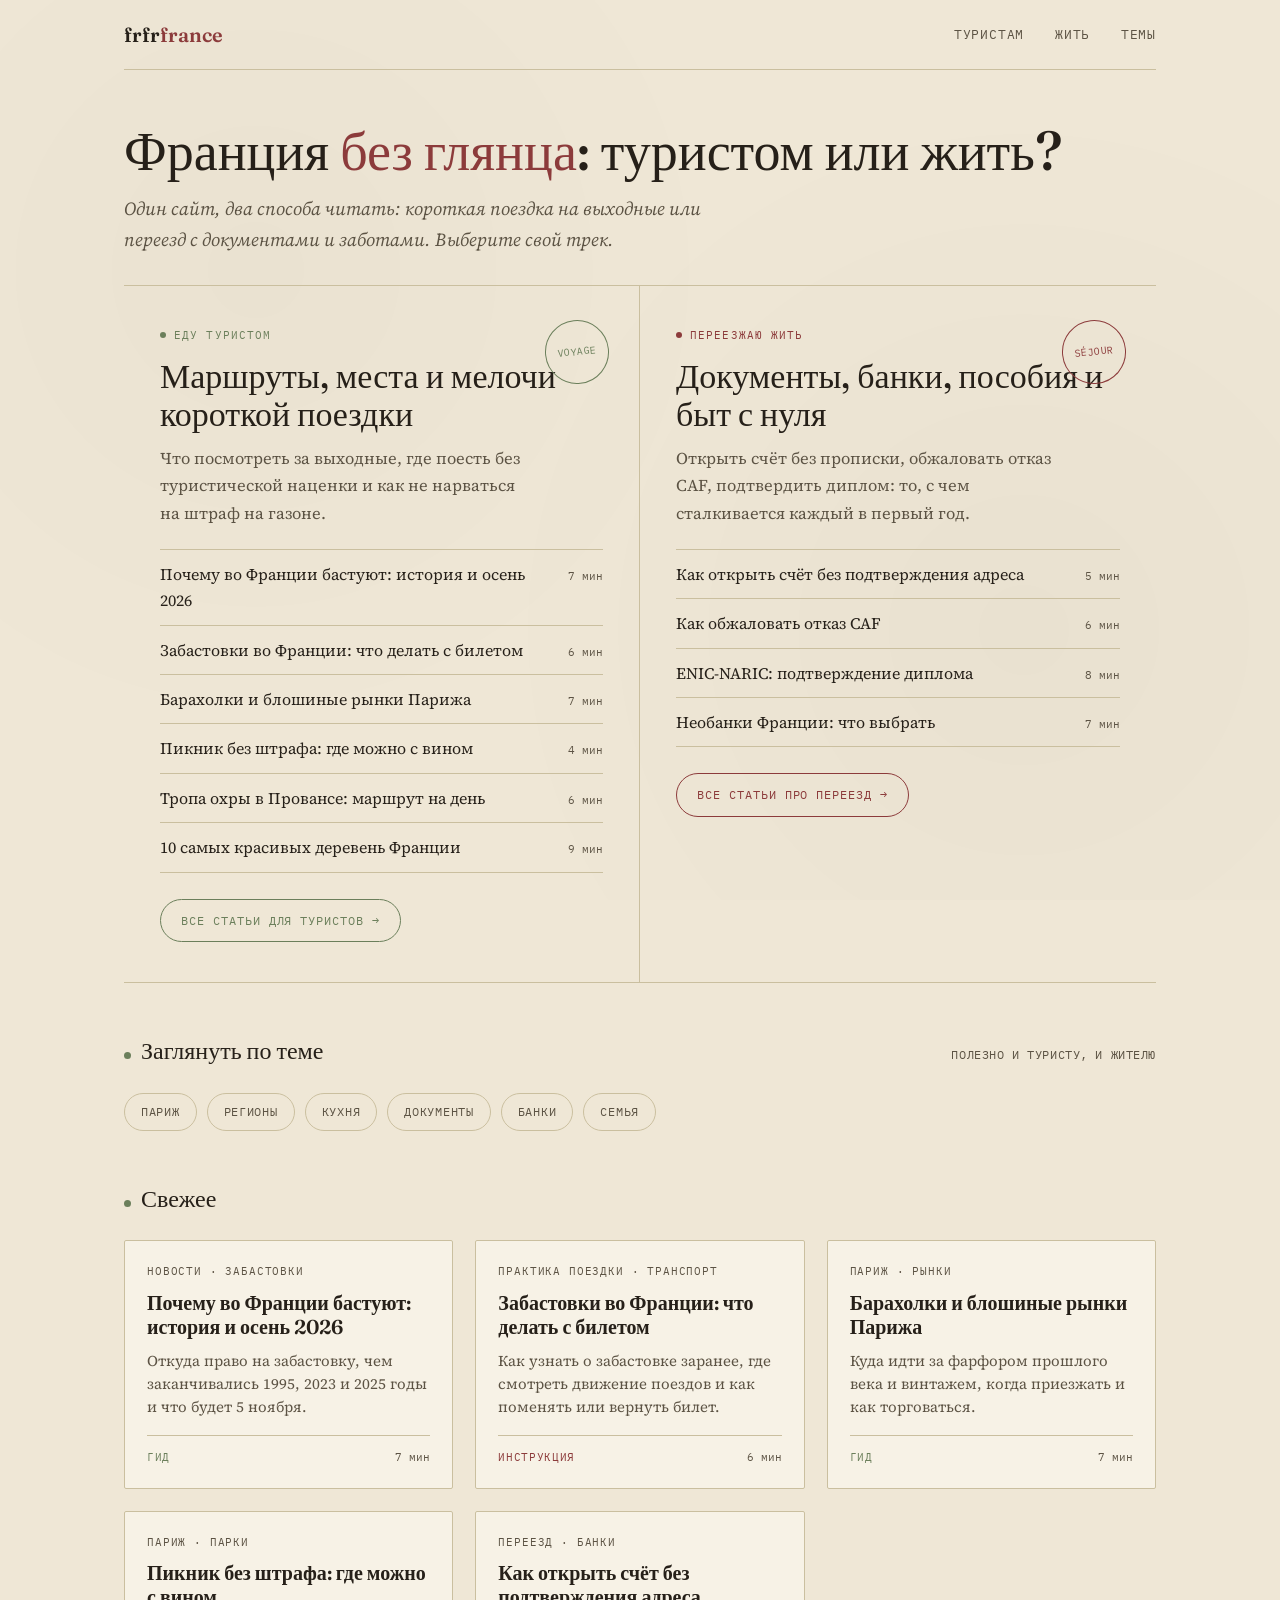
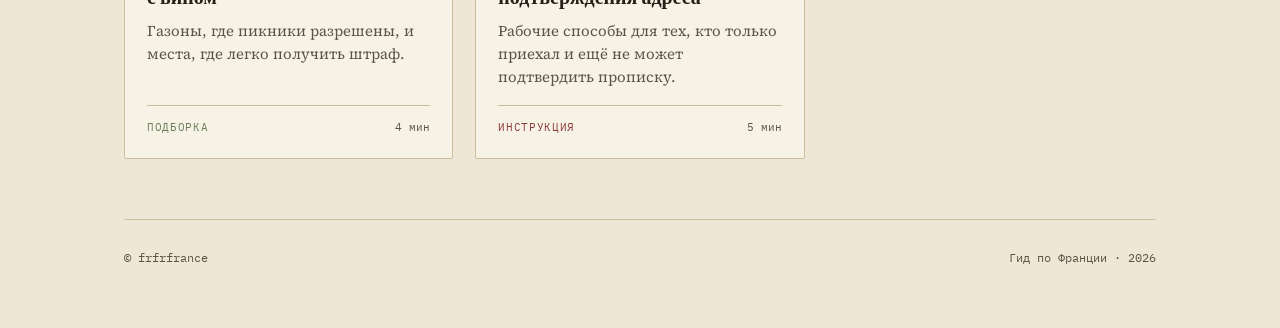
==== index.html @ f3fa7ed8 "Add files via upload" ====
<!DOCTYPE html>
<html lang="ru">
<head>
<meta charset="UTF-8">
<meta name="viewport" content="width=device-width, initial-scale=1.0">
<title>frfrfrance — гид по Франции для туристов и переезжающих</title>
<meta name="description" content="Рынки, парки, документы, банки и пособия: гид по Франции для туристов и для тех, кто переезжает жить.">
<link rel="canonical" href="https://frfrfrance.fr/">
<meta property="og:type" content="website">
<meta property="og:site_name" content="frfrfrance">
<meta property="og:title" content="frfrfrance — гид по Франции">
<meta property="og:description" content="Рынки, парки, документы, банки: Франция для туристов и для тех, кто переезжает.">
<meta property="og:url" content="https://frfrfrance.fr/">
<meta property="og:locale" content="ru_RU">
<meta name="twitter:card" content="summary">
<link rel="icon" href="data:image/svg+xml,%3Csvg xmlns='http://www.w3.org/2000/svg' viewBox='0 0 64 64'%3E%3Ccircle cx='32' cy='32' r='28' fill='none' stroke='%238c3b3b' stroke-width='4'/%3E%3Ctext x='32' y='40' font-size='22' text-anchor='middle' fill='%238c3b3b' font-family='monospace'%3EFR%3C/text%3E%3C/svg%3E">
<link rel="preconnect" href="https://fonts.googleapis.com">
<link rel="preconnect" href="https://fonts.gstatic.com" crossorigin>
<link href="https://fonts.googleapis.com/css2?family=Fraunces:opsz,wght@9..144,400;9..144,500;9..144,600&family=Source+Serif+4:opsz,wght@8..60,400;8..60,600&family=IBM+Plex+Mono:wght@400;500&display=swap" rel="stylesheet">
<link rel="stylesheet" href="style.css">
</head>
<body>
<div class="wrap">

  <header class="site">
    <nav class="site-nav" aria-label="Разделы">
      <a class="brand" href="index.html">frfr<span>france</span></a>
      <span class="links">
        <a href="turistam.html">Туристам</a>
        <a href="#live">Жить</a>
        <a href="#topics">Темы</a>
      </span>
    </nav>
  </header>

  <section class="intro">
    <h1>Франция <em>без глянца</em>: туристом или жить?</h1>
    <p class="dek">Один сайт, два способа читать: короткая поездка на выходные или переезд с документами и заботами. Выберите свой трек.</p>
  </section>

  <section class="tracks" aria-label="Два пути">
    <div class="track tourist" id="tourists">
      <div class="mark">Voyage</div>
      <div class="eyebrow"><span class="dot"></span>Еду туристом</div>
      <h2>Маршруты, места и мелочи короткой поездки</h2>
      <p class="lede-sm">Что посмотреть за выходные, где поесть без туристической наценки и как не нарваться на штраф на газоне.</p>
      <ul class="list">
        <li><a href="strikes-france-history.html">Почему во Франции бастуют: история и осень 2026</a><span class="time">7 мин</span></li>
        <li><a href="strikes-france.html">Забастовки во Франции: что делать с билетом</a><span class="time">6 мин</span></li>
        <li><a href="paris-marches-puces.html">Барахолки и блошиные рынки Парижа</a><span class="time">7 мин</span></li>
        <li><a href="#">Пикник без штрафа: где можно с вином</a><span class="time">4 мин</span></li>
        <li><a href="#">Тропа охры в Провансе: маршрут на день</a><span class="time">6 мин</span></li>
        <li><a href="#">10 самых красивых деревень Франции</a><span class="time">9 мин</span></li>
      </ul>
      <a class="enter" href="turistam.html">Все статьи для туристов →</a>
    </div>

    <div class="track expat" id="live">
      <div class="mark">Séjour</div>
      <div class="eyebrow"><span class="dot"></span>Переезжаю жить</div>
      <h2>Документы, банки, пособия и быт с нуля</h2>
      <p class="lede-sm">Открыть счёт без прописки, обжаловать отказ CAF, подтвердить диплом: то, с чем сталкивается каждый в первый год.</p>
      <ul class="list">
        <li><a href="#">Как открыть счёт без подтверждения адреса</a><span class="time">5 мин</span></li>
        <li><a href="#">Как обжаловать отказ CAF</a><span class="time">6 мин</span></li>
        <li><a href="#">ENIC-NARIC: подтверждение диплома</a><span class="time">8 мин</span></li>
        <li><a href="#">Необанки Франции: что выбрать</a><span class="time">7 мин</span></li>
      </ul>
      <a class="enter" href="#">Все статьи про переезд →</a>
    </div>
  </section>

  <main class="shared">
    <div class="section-head" id="topics">
      <h2><i></i>Заглянуть по теме</h2>
      <span class="note">Полезно и туристу, и жителю</span>
    </div>
    <nav class="topics" aria-label="Темы">
      <a href="#">Париж</a><a href="#">Регионы</a><a href="#">Кухня</a>
      <a href="#">Документы</a><a href="#">Банки</a><a href="#">Семья</a>
    </nav>

    <div class="section-head">
      <h2><i></i>Свежее</h2>
    </div>
    <div class="grid">
      <a class="card" href="strikes-france-history.html">
        <div class="tag">Новости · Забастовки</div>
        <h3>Почему во Франции бастуют: история и осень 2026</h3>
        <p>Откуда право на забастовку, чем заканчивались 1995, 2023 и 2025 годы и что будет 5 ноября.</p>
        <div class="foot"><span class="badge">Гид</span><span>7 мин</span></div>
      </a>
      <a class="card" href="strikes-france.html">
        <div class="tag">Практика поездки · Транспорт</div>
        <h3>Забастовки во Франции: что делать с билетом</h3>
        <p>Как узнать о забастовке заранее, где смотреть движение поездов и как поменять или вернуть билет.</p>
        <div class="foot"><span class="badge howto">Инструкция</span><span>6 мин</span></div>
      </a>
      <a class="card" href="paris-marches-puces.html">
        <div class="tag">Париж · Рынки</div>
        <h3>Барахолки и блошиные рынки Парижа</h3>
        <p>Куда идти за фарфором прошлого века и винтажем, когда приезжать и как торговаться.</p>
        <div class="foot"><span class="badge">Гид</span><span>7 мин</span></div>
      </a>
      <a class="card" href="#">
        <div class="tag">Париж · Парки</div>
        <h3>Пикник без штрафа: где можно с вином</h3>
        <p>Газоны, где пикники разрешены, и места, где легко получить штраф.</p>
        <div class="foot"><span class="badge">Подборка</span><span>4 мин</span></div>
      </a>
      <a class="card" href="#">
        <div class="tag">Переезд · Банки</div>
        <h3>Как открыть счёт без подтверждения адреса</h3>
        <p>Рабочие способы для тех, кто только приехал и ещё не может подтвердить прописку.</p>
        <div class="foot"><span class="badge howto">Инструкция</span><span>5 мин</span></div>
      </a>
    </div>
  </main>

  <footer class="site">
    <span>© frfrfrance</span>
    <span>Гид по Франции · 2026</span>
  </footer>
</div>
</body>
</html>
---- style.css ----
/* frfrfrance — дневник путешественника: бумага, штампы, моно-заметки */
:root{
  --paper:#efe7d6; --paper-deep:#e4d9c0; --card:#f7f2e6;
  --ink:#262019; --ink-soft:#5c5344; --line:#cabf9f;
  --route:#6b7f5b;   /* туристы */
  --stamp:#8c3b3b;   /* жить */
}
*{box-sizing:border-box;}
html{scroll-behavior:smooth;}
body{margin:0; background:var(--paper); color:var(--ink); font-family:'Source Serif 4',Georgia,serif; font-size:18px; line-height:1.65;}
body::before{content:""; position:fixed; inset:0; pointer-events:none; z-index:0;
  background-image:radial-gradient(circle at 20% 30%,rgba(0,0,0,.02) 0,transparent 40%),radial-gradient(circle at 80% 70%,rgba(0,0,0,.025) 0,transparent 45%);}
a{color:inherit; text-decoration:none;}
a:focus-visible{outline:2px solid var(--stamp); outline-offset:3px;}
.wrap{max-width:1080px; margin:0 auto; padding:0 24px; position:relative; z-index:1;}

/* шапка */
header.site{border-bottom:1px solid var(--line); padding:18px 0;}
.site-nav{display:flex; justify-content:space-between; align-items:center; font-family:'IBM Plex Mono',monospace; font-size:13px; letter-spacing:.06em; text-transform:uppercase; color:var(--ink-soft);}
.brand{font-family:'Fraunces',serif; font-size:20px; text-transform:none; letter-spacing:0; color:var(--ink); font-weight:600;}
.brand span{color:var(--stamp);}
.site-nav .links a{margin-left:22px;}
.site-nav .links a:hover{color:var(--stamp);}

/* главная: вступление */
.intro{padding:52px 0 30px; border-bottom:1px solid var(--line);}
.intro h1{font-family:'Fraunces',serif; font-weight:500; font-size:clamp(32px,5vw,54px); line-height:1.08; margin:0 0 14px;}
.intro h1 em{font-style:normal; color:var(--stamp);}
.dek{font-style:italic; color:var(--ink-soft); font-size:18.5px; max-width:60ch; margin:0;}

/* два трека */
.tracks{display:grid; grid-template-columns:1fr 1fr; border-bottom:1px solid var(--line);}
.track{padding:40px 36px; position:relative;}
.track:first-child{border-right:1px solid var(--line);}
.eyebrow{font-family:'IBM Plex Mono',monospace; font-size:11px; text-transform:uppercase; letter-spacing:.1em; margin-bottom:14px; display:flex; align-items:center; gap:8px;}
.eyebrow .dot{width:6px; height:6px; border-radius:50%; background:currentColor;}
.tourist .eyebrow,.tourist .enter{color:var(--route);}
.expat .eyebrow,.expat .enter{color:var(--stamp);}
.track h2{font-family:'Fraunces',serif; font-weight:500; font-size:clamp(26px,3vw,34px); margin:0 0 12px; line-height:1.1; max-width:15em;}
.lede-sm{color:var(--ink-soft); font-size:16.5px; max-width:42ch; margin:0 0 22px;}
.list{list-style:none; margin:0 0 26px; padding:0;}
.list li{padding:11px 0; border-top:1px solid var(--line); display:flex; justify-content:space-between; align-items:baseline; font-size:16px;}
.list li:last-child{border-bottom:1px solid var(--line);}
.tourist .list a:hover{color:var(--route);} .expat .list a:hover{color:var(--stamp);}
.time{font-family:'IBM Plex Mono',monospace; font-size:11px; color:var(--ink-soft); flex:none; margin-left:14px;}
.enter{display:inline-flex; font-family:'IBM Plex Mono',monospace; font-size:12px; text-transform:uppercase; letter-spacing:.08em; padding:11px 20px; border:1px solid currentColor; border-radius:999px;}
.enter:hover{background:currentColor;} .enter:hover{color:var(--paper);}
.tourist .enter:hover{background:var(--route);color:var(--paper);} .expat .enter:hover{background:var(--stamp);color:var(--paper);}
.mark{position:absolute; top:34px; right:30px; width:64px; height:64px; border:1.5px solid currentColor; border-radius:50%; display:flex; align-items:center; justify-content:center; font-family:'IBM Plex Mono',monospace; font-size:10px; letter-spacing:.05em; text-transform:uppercase; transform:rotate(-6deg);}
.tourist .mark{color:var(--route);} .expat .mark{color:var(--stamp);}

/* секции, карточки */
main.shared{padding:48px 0 40px;}
.section-head{display:flex; align-items:baseline; justify-content:space-between; margin:0 0 22px; gap:12px; flex-wrap:wrap;}
.section-head h2{font-family:'Fraunces',serif; font-weight:500; font-size:24px; margin:0; display:flex; align-items:baseline; gap:10px;}
.section-head h2 i{width:7px; height:7px; border-radius:50%; background:var(--route); display:inline-block;}
.note{font-family:'IBM Plex Mono',monospace; font-size:11.5px; color:var(--ink-soft); text-transform:uppercase; letter-spacing:.05em;}
.topics{display:flex; flex-wrap:wrap; gap:10px; margin-bottom:48px;}
.topics a{font-family:'IBM Plex Mono',monospace; font-size:12px; text-transform:uppercase; letter-spacing:.06em; color:var(--ink-soft); border:1px solid var(--line); padding:8px 16px; border-radius:999px;}
.topics a:hover{border-color:var(--route); color:var(--route);}
.grid{display:grid; grid-template-columns:repeat(3,1fr); gap:22px; margin-bottom:20px;}
.card{background:var(--card); border:1px solid var(--line); border-radius:2px; padding:22px; display:flex; flex-direction:column; transition:transform .15s, box-shadow .15s;}
.card:hover{transform:translateY(-3px); box-shadow:0 8px 20px rgba(38,32,25,.08);}
.tag{font-family:'IBM Plex Mono',monospace; font-size:10.5px; text-transform:uppercase; letter-spacing:.08em; color:var(--ink-soft); margin-bottom:10px;}
.card h3{font-family:'Fraunces',serif; font-weight:600; font-size:20px; margin:0 0 10px; line-height:1.2;}
.card p{margin:0; color:var(--ink-soft); font-size:15px; line-height:1.55; flex-grow:1;}
.foot{margin-top:16px; padding-top:12px; border-top:1px solid var(--line); font-family:'IBM Plex Mono',monospace; font-size:11px; color:var(--ink-soft); display:flex; justify-content:space-between;}
.badge{text-transform:uppercase; letter-spacing:.06em; color:var(--route);}
.badge.howto{color:var(--stamp);}

/* статья */
.crumbs{padding:16px 0 0; font-family:'IBM Plex Mono',monospace; font-size:12px; text-transform:uppercase; letter-spacing:.06em; color:var(--ink-soft);}
.crumbs a:hover{color:var(--stamp);} .crumbs span{margin:0 6px; color:var(--line);}
.hero{display:grid; grid-template-columns:1fr 220px; gap:40px; padding:40px 0; border-bottom:1px solid var(--line); align-items:end;}
.hero h1{font-family:'Fraunces',serif; font-weight:500; font-size:clamp(34px,5vw,58px); line-height:1.05; margin:0 0 18px;}
.stamp{width:150px; height:150px; border:2px solid var(--stamp); border-radius:50%; display:flex; flex-direction:column; align-items:center; justify-content:center; transform:rotate(-8deg); font-family:'IBM Plex Mono',monospace; color:var(--stamp); position:relative; justify-self:end;}
.stamp::before{content:""; position:absolute; inset:6px; border:1px dashed var(--stamp); border-radius:50%;}
.stamp b{font-size:34px; font-weight:500; line-height:1;}
.stamp small{font-size:9px; letter-spacing:.12em; text-transform:uppercase; margin-top:4px;}
.stamp em{font-style:normal; font-size:8px; letter-spacing:.08em; margin-top:6px; text-transform:uppercase;}
main.article{display:grid; grid-template-columns:220px 1fr; gap:48px; padding:44px 0 80px;}
.carnet{position:sticky; top:24px; align-self:start; font-family:'IBM Plex Mono',monospace; font-size:12.5px; color:var(--ink-soft);}
.carnet .field{padding:12px 0; border-top:1px solid var(--line);} .carnet .field:first-child{border-top:none;}
.carnet .k{text-transform:uppercase; letter-spacing:.08em; color:var(--stamp); font-size:10.5px; margin-bottom:4px;}
.carnet .v{color:var(--ink); line-height:1.5;}
article h2{font-family:'Fraunces',serif; font-weight:500; font-size:28px; margin:44px 0 6px; display:flex; align-items:baseline; gap:12px;}
article h2 i{width:7px; height:7px; border-radius:50%; background:var(--route); flex:none;}
article p{margin:0 0 18px; max-width:68ch;}
article .lede{font-size:20px; color:var(--ink-soft); max-width:60ch;}
.market{background:var(--card); border:1px solid var(--line); border-radius:2px; padding:22px 24px; margin:18px 0 30px; max-width:68ch;}
.market .name{font-family:'Fraunces',serif; font-weight:600; font-size:20px; margin-bottom:6px;}
.market .meta{font-family:'IBM Plex Mono',monospace; font-size:12px; color:var(--route); text-transform:uppercase; letter-spacing:.05em; margin-bottom:10px;}
.market p{margin:0;}
.tip{border-left:3px solid var(--route); padding:2px 0 2px 18px; margin:24px 0; max-width:64ch; font-size:16.5px; color:var(--ink-soft);}
.tip strong{color:var(--ink);}
.back{display:inline-block; margin-top:12px; font-family:'IBM Plex Mono',monospace; font-size:12px; text-transform:uppercase; letter-spacing:.08em; color:var(--stamp); border:1px solid currentColor; padding:10px 18px; border-radius:999px;}

/* страница раздела */
.cat-hero{padding:40px 0 32px; border-bottom:1px solid var(--line); position:relative;}
.cat-hero .eyebrow{color:var(--route);}
.cat-hero h1{font-family:'Fraunces',serif; font-weight:500; font-size:clamp(32px,5vw,52px); line-height:1.08; margin:0 0 14px; max-width:16em;}
.cat-hero h1 em{font-style:normal; color:var(--route);}
.cat-hero .mark{color:var(--route); top:40px; right:0;}
.cat-hero .count{margin-top:18px;}
.cat-jump{display:flex; flex-wrap:wrap; gap:10px; padding:26px 0; border-bottom:1px solid var(--line);}
.cat-jump a{font-family:'IBM Plex Mono',monospace; font-size:12px; text-transform:uppercase; letter-spacing:.06em; color:var(--ink-soft); border:1px solid var(--line); padding:8px 16px; border-radius:999px;}
.cat-jump a:hover{border-color:var(--route); color:var(--route);}
main.cat{padding:44px 0 40px;}
.cat-block{margin-bottom:48px; scroll-margin-top:20px;}
.cat-block .lede-sm{margin:-10px 0 22px;}
.soon{list-style:none; margin:0; padding:0; max-width:680px;}
.soon li{padding:11px 0; border-top:1px solid var(--line); display:flex; justify-content:space-between; align-items:baseline; font-size:16px; color:var(--ink-soft);}
.soon li:last-child{border-bottom:1px solid var(--line);}
.soon .time{text-transform:uppercase; letter-spacing:.06em;}
.cat-block .grid + .soon{margin-top:6px;}

footer.site{border-top:1px solid var(--line); padding:28px 0 60px; font-family:'IBM Plex Mono',monospace; font-size:12px; color:var(--ink-soft); display:flex; justify-content:space-between; gap:12px; flex-wrap:wrap;}

@media (max-width:900px){.grid{grid-template-columns:1fr 1fr;}}
@media (max-width:820px){
  .tracks{grid-template-columns:1fr;}
  .track:first-child{border-right:none; border-bottom:1px solid var(--line);}
  .mark{display:none;}
  .hero{grid-template-columns:1fr;} .stamp{justify-self:start;}
  main.article{grid-template-columns:1fr;}
  .carnet{position:static; display:flex; flex-wrap:wrap; gap:0 32px;}
  .carnet .field{border-top:none; border-bottom:1px solid var(--line); flex:1 1 160px;}
}
@media (max-width:600px){.grid{grid-template-columns:1fr;} .track{padding:32px 22px;}}
@media (prefers-reduced-motion:reduce){.card{transition:none;} html{scroll-behavior:auto;}}
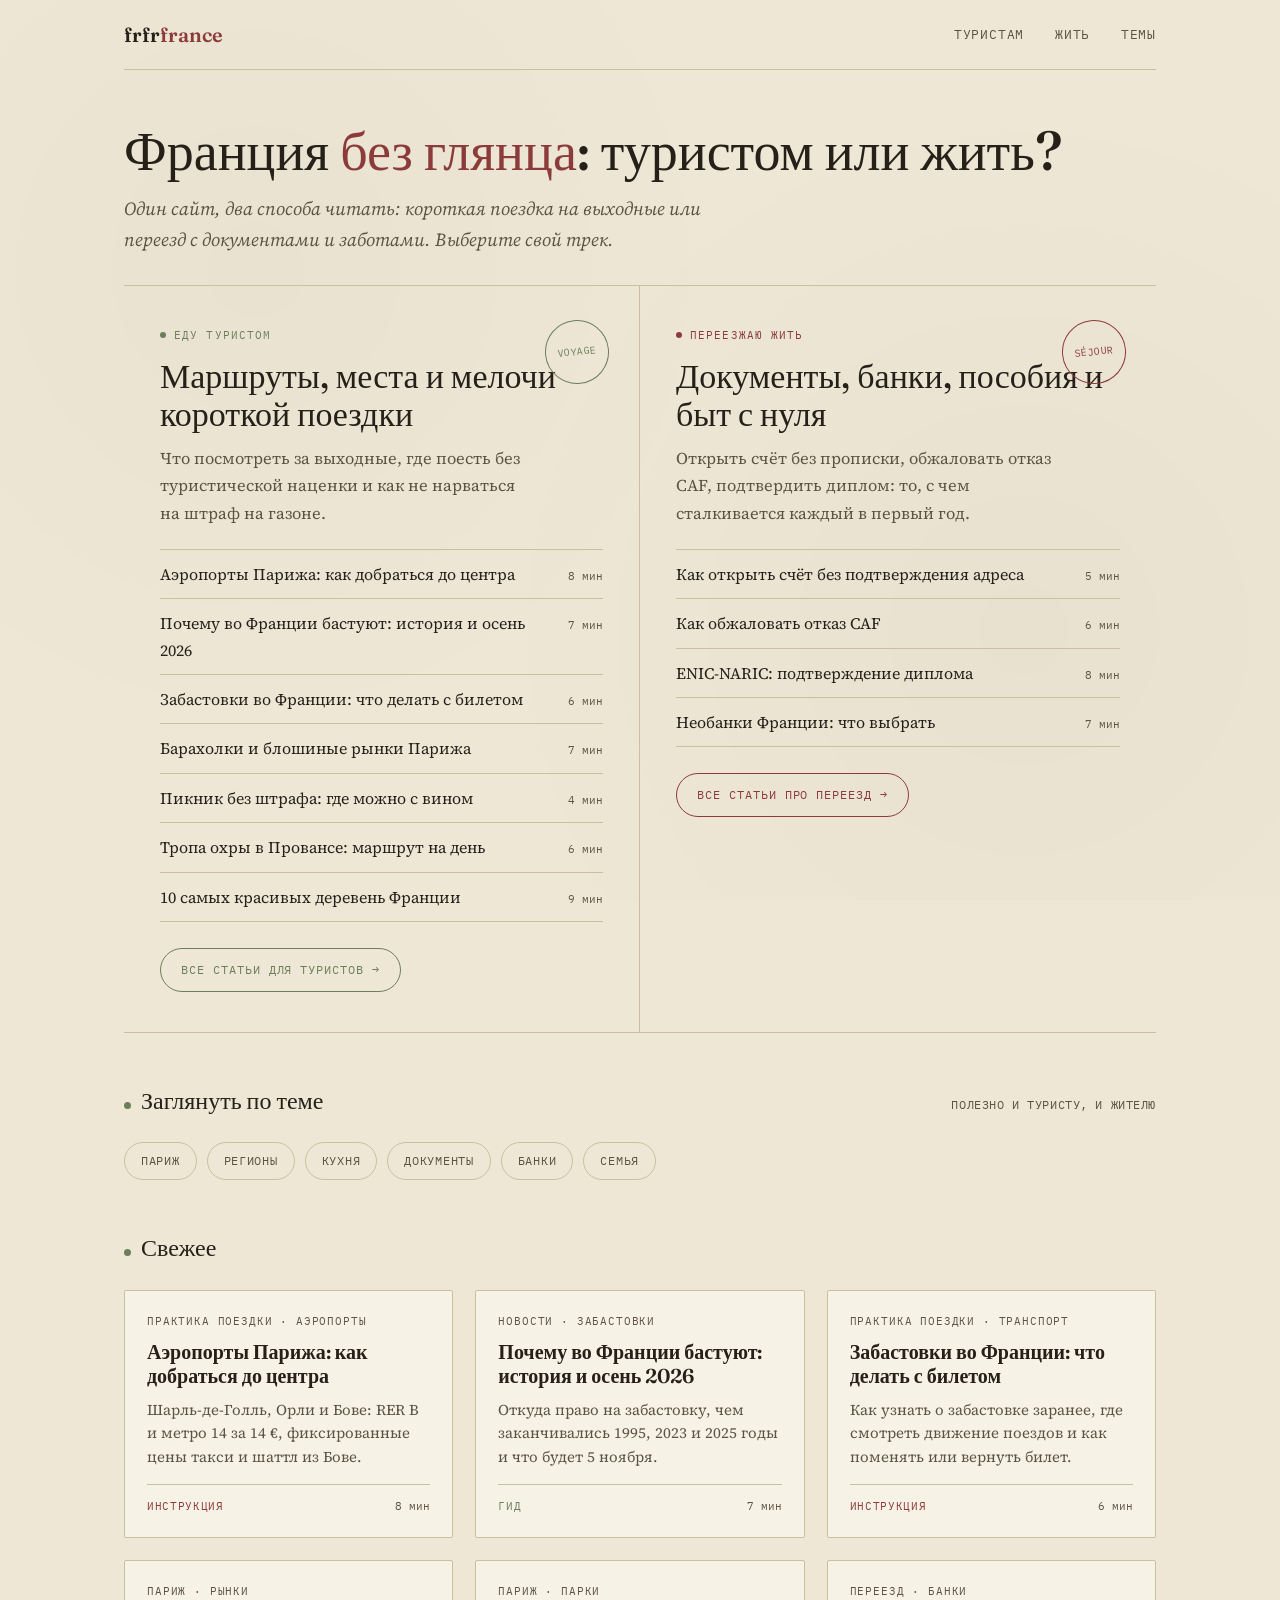
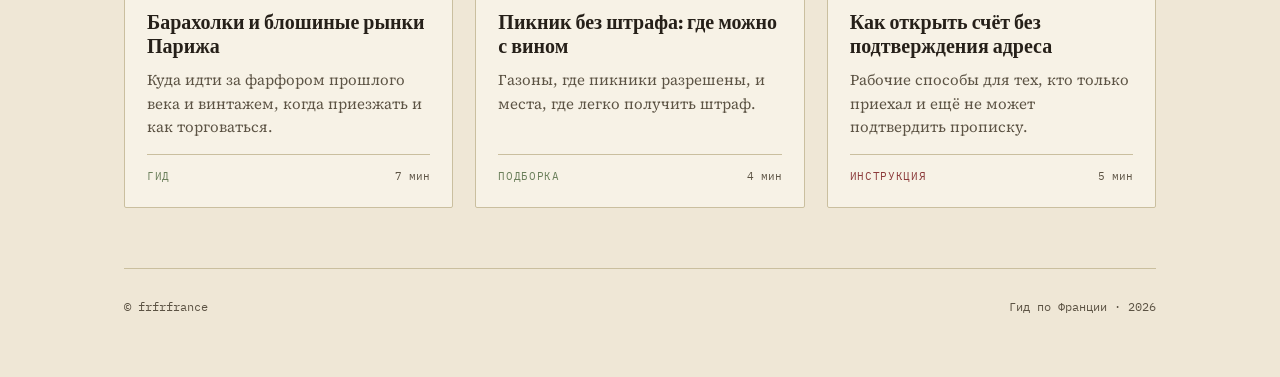
==== commit 82ce7eb4: "Add files via upload" ====
--- a/index.html
+++ b/index.html
@@ -38,6 +38,7 @@
     <p class="dek">Один сайт, два способа читать: короткая поездка на выходные или переезд с документами и заботами. Выберите свой трек.</p>
   </section>
 
+  <div id="guests"></div>
   <section class="tracks" aria-label="Два пути">
     <div class="track tourist" id="tourists">
       <div class="mark">Voyage</div>
@@ -45,6 +46,7 @@
       <h2>Маршруты, места и мелочи короткой поездки</h2>
       <p class="lede-sm">Что посмотреть за выходные, где поесть без туристической наценки и как не нарваться на штраф на газоне.</p>
       <ul class="list">
+        <li><a href="aeroports-paris.html">Аэропорты Парижа: как добраться до центра</a><span class="time">8 мин</span></li>
         <li><a href="strikes-france-history.html">Почему во Франции бастуют: история и осень 2026</a><span class="time">7 мин</span></li>
         <li><a href="strikes-france.html">Забастовки во Франции: что делать с билетом</a><span class="time">6 мин</span></li>
         <li><a href="paris-marches-puces.html">Барахолки и блошиные рынки Парижа</a><span class="time">7 мин</span></li>
@@ -84,6 +86,12 @@
       <h2><i></i>Свежее</h2>
     </div>
     <div class="grid">
+      <a class="card" href="aeroports-paris.html">
+        <div class="tag">Практика поездки · Аэропорты</div>
+        <h3>Аэропорты Парижа: как добраться до центра</h3>
+        <p>Шарль-де-Голль, Орли и Бове: RER B и метро 14 за 14 €, фиксированные цены такси и шаттл из Бове.</p>
+        <div class="foot"><span class="badge howto">Инструкция</span><span>8 мин</span></div>
+      </a>
       <a class="card" href="strikes-france-history.html">
         <div class="tag">Новости · Забастовки</div>
         <h3>Почему во Франции бастуют: история и осень 2026</h3>
--- a/style.css
+++ b/style.css
@@ -86,6 +86,8 @@
 article h2{font-family:'Fraunces',serif; font-weight:500; font-size:28px; margin:44px 0 6px; display:flex; align-items:baseline; gap:12px;}
 article h2 i{width:7px; height:7px; border-radius:50%; background:var(--route); flex:none;}
 article p{margin:0 0 18px; max-width:68ch;}
+article p a{text-decoration:underline; text-decoration-color:var(--line); text-underline-offset:3px;}
+article p a:hover{color:var(--stamp); text-decoration-color:currentColor;}
 article .lede{font-size:20px; color:var(--ink-soft); max-width:60ch;}
 .market{background:var(--card); border:1px solid var(--line); border-radius:2px; padding:22px 24px; margin:18px 0 30px; max-width:68ch;}
 .market .name{font-family:'Fraunces',serif; font-weight:600; font-size:20px; margin-bottom:6px;}
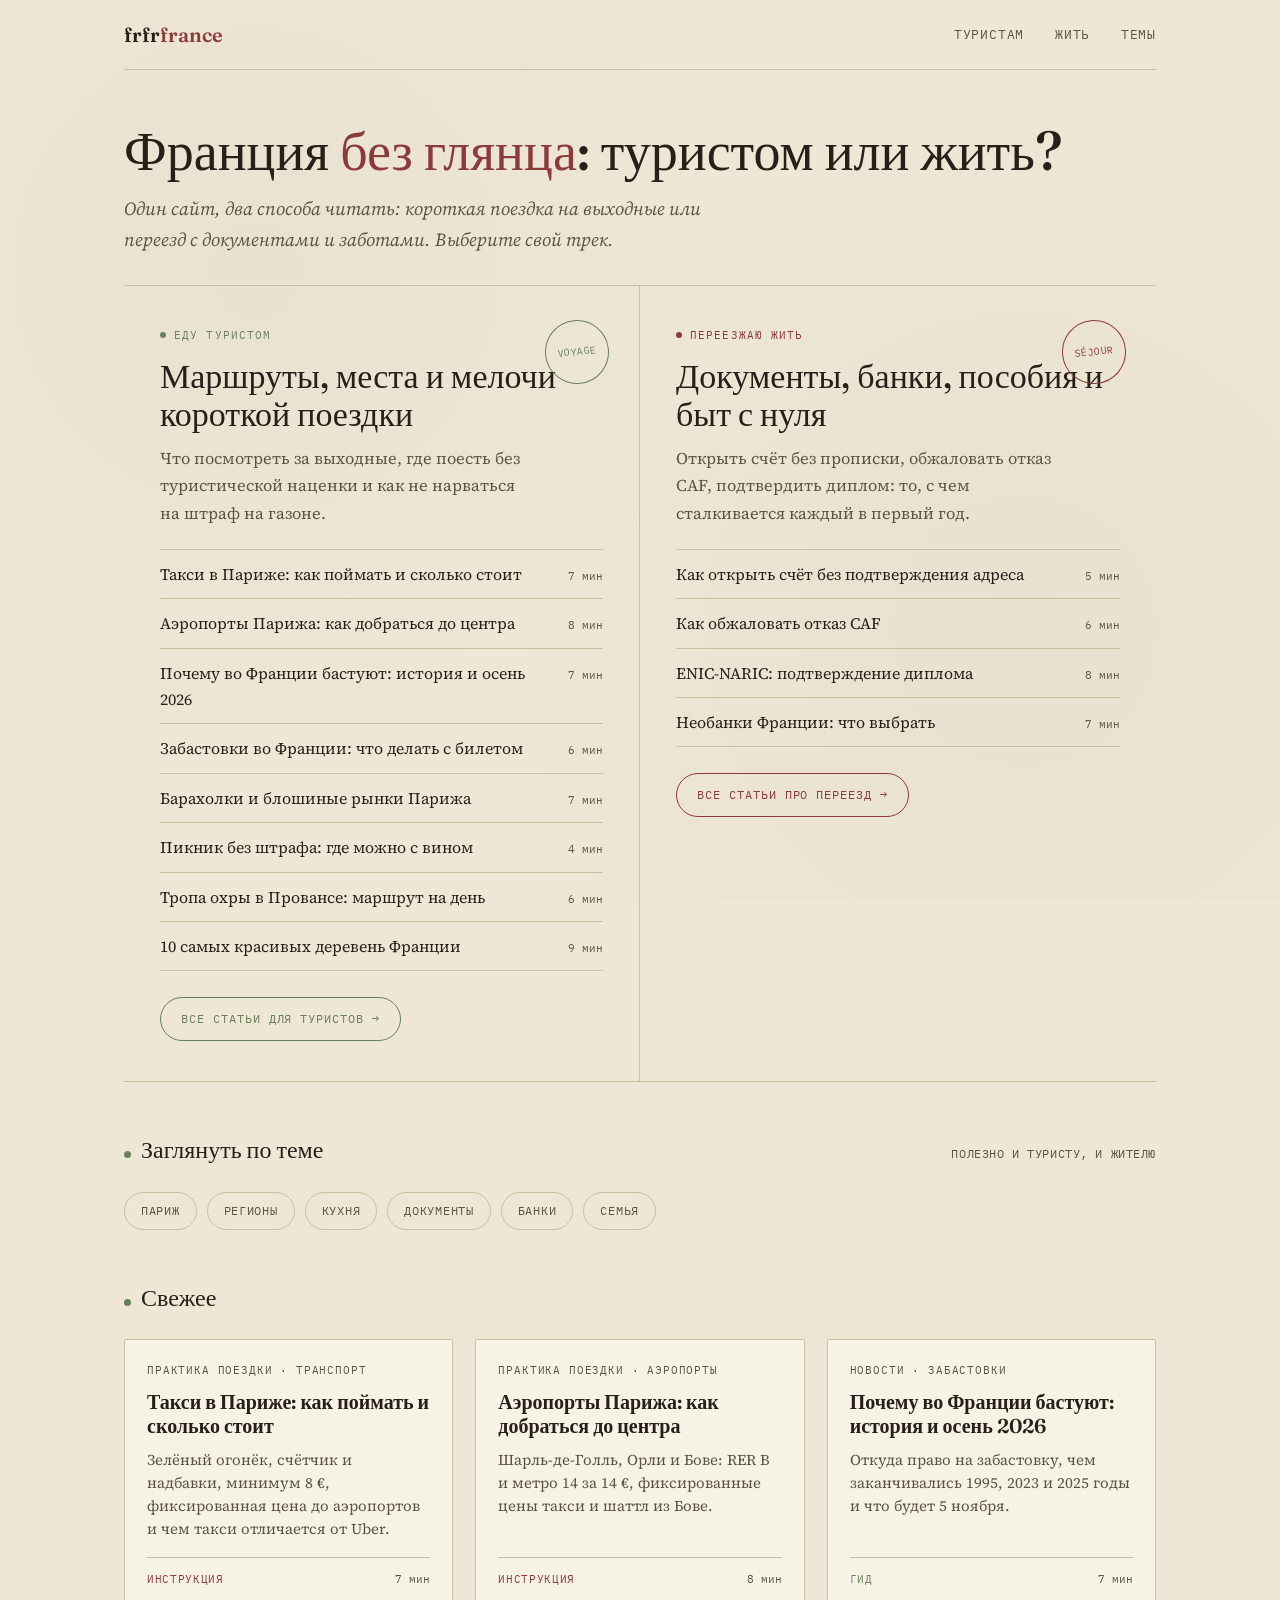
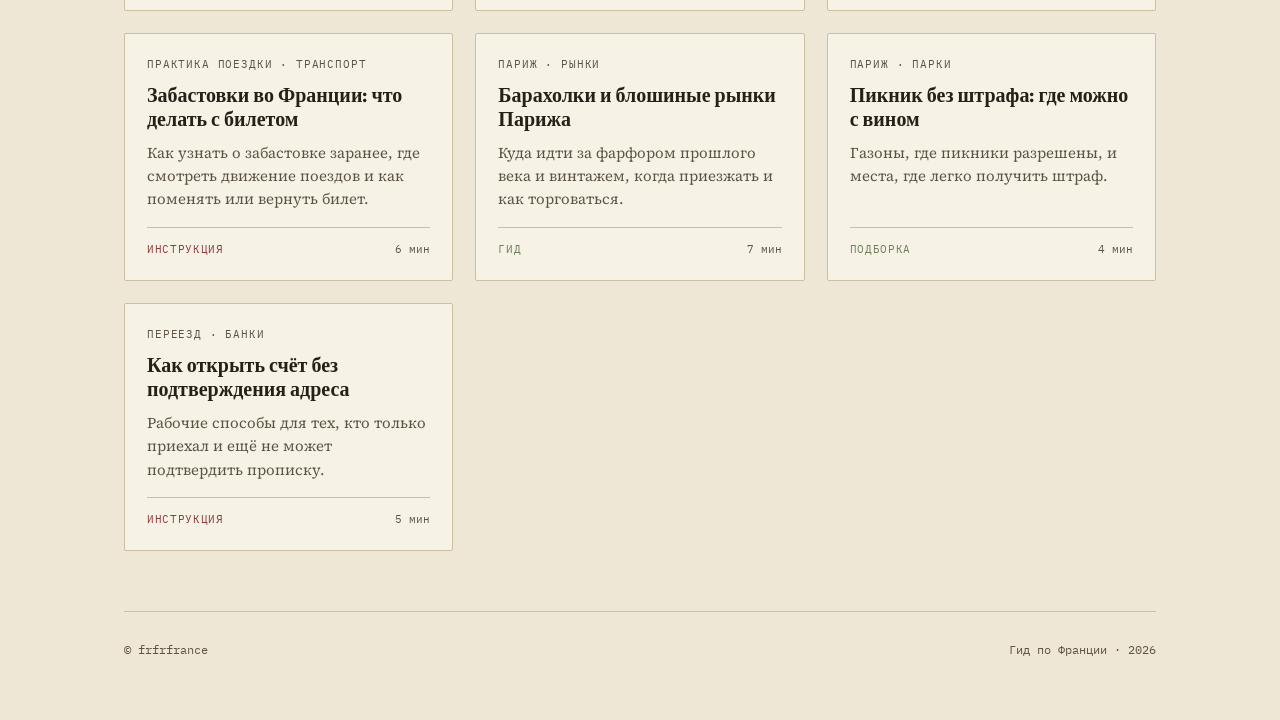
==== commit 63cf3a6d: "Add files via upload" ====
--- a/index.html
+++ b/index.html
@@ -46,6 +46,7 @@
       <h2>Маршруты, места и мелочи короткой поездки</h2>
       <p class="lede-sm">Что посмотреть за выходные, где поесть без туристической наценки и как не нарваться на штраф на газоне.</p>
       <ul class="list">
+        <li><a href="taxi-paris.html">Такси в Париже: как поймать и сколько стоит</a><span class="time">7 мин</span></li>
         <li><a href="aeroports-paris.html">Аэропорты Парижа: как добраться до центра</a><span class="time">8 мин</span></li>
         <li><a href="strikes-france-history.html">Почему во Франции бастуют: история и осень 2026</a><span class="time">7 мин</span></li>
         <li><a href="strikes-france.html">Забастовки во Франции: что делать с билетом</a><span class="time">6 мин</span></li>
@@ -86,6 +87,12 @@
       <h2><i></i>Свежее</h2>
     </div>
     <div class="grid">
+      <a class="card" href="taxi-paris.html">
+        <div class="tag">Практика поездки · Транспорт</div>
+        <h3>Такси в Париже: как поймать и сколько стоит</h3>
+        <p>Зелёный огонёк, счётчик и надбавки, минимум 8 €, фиксированная цена до аэропортов и чем такси отличается от Uber.</p>
+        <div class="foot"><span class="badge howto">Инструкция</span><span>7 мин</span></div>
+      </a>
       <a class="card" href="aeroports-paris.html">
         <div class="tag">Практика поездки · Аэропорты</div>
         <h3>Аэропорты Парижа: как добраться до центра</h3>
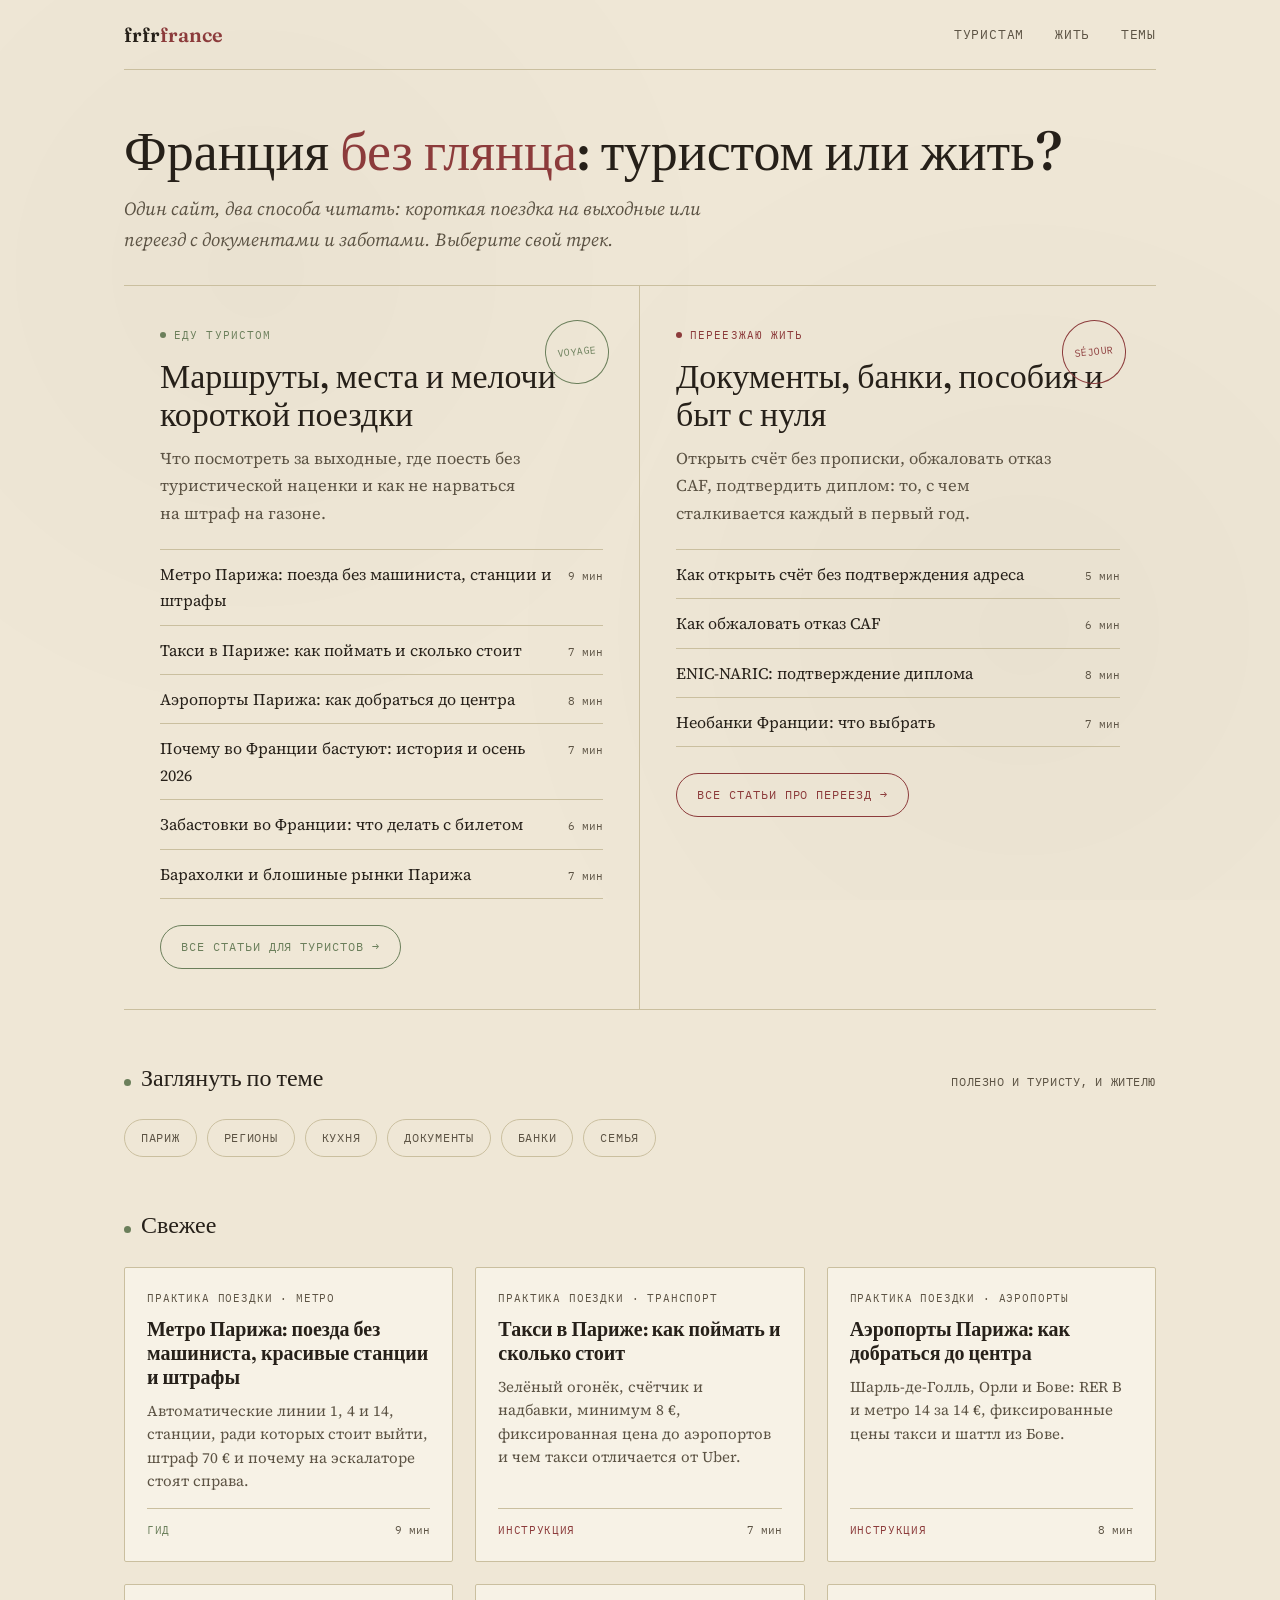
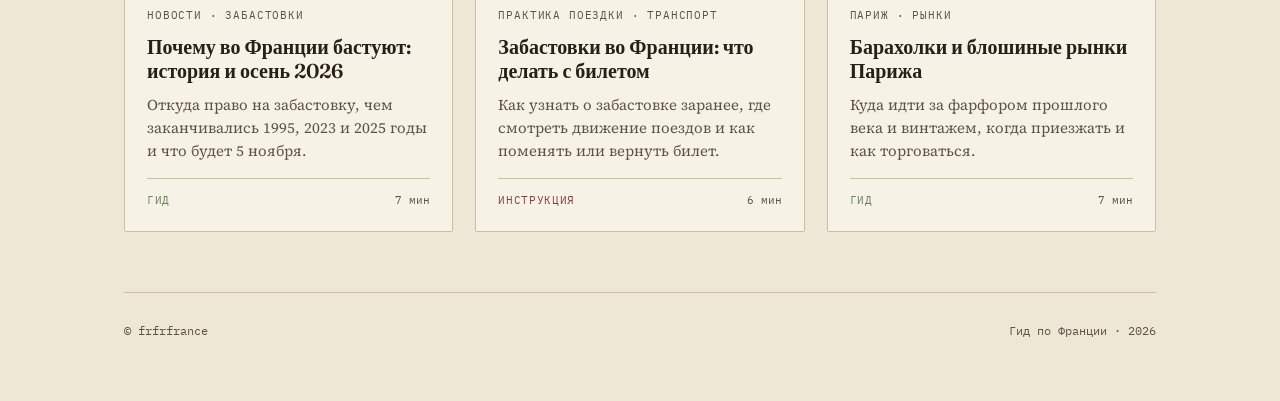
==== commit ca40d150: "Add files via upload" ====
--- a/index.html
+++ b/index.html
@@ -3,12 +3,12 @@
 <head>
 <meta charset="UTF-8">
 <meta name="viewport" content="width=device-width, initial-scale=1.0">
-<title>frfrfrance — гид по Франции для туристов и переезжающих</title>
+<title>frfrfrance – гид по Франции для туристов и переезжающих</title>
 <meta name="description" content="Рынки, парки, документы, банки и пособия: гид по Франции для туристов и для тех, кто переезжает жить.">
 <link rel="canonical" href="https://frfrfrance.fr/">
 <meta property="og:type" content="website">
 <meta property="og:site_name" content="frfrfrance">
-<meta property="og:title" content="frfrfrance — гид по Франции">
+<meta property="og:title" content="frfrfrance – гид по Франции">
 <meta property="og:description" content="Рынки, парки, документы, банки: Франция для туристов и для тех, кто переезжает.">
 <meta property="og:url" content="https://frfrfrance.fr/">
 <meta property="og:locale" content="ru_RU">
@@ -46,14 +46,12 @@
       <h2>Маршруты, места и мелочи короткой поездки</h2>
       <p class="lede-sm">Что посмотреть за выходные, где поесть без туристической наценки и как не нарваться на штраф на газоне.</p>
       <ul class="list">
+        <li><a href="metro-paris.html">Метро Парижа: поезда без машиниста, станции и штрафы</a><span class="time">9 мин</span></li>
         <li><a href="taxi-paris.html">Такси в Париже: как поймать и сколько стоит</a><span class="time">7 мин</span></li>
         <li><a href="aeroports-paris.html">Аэропорты Парижа: как добраться до центра</a><span class="time">8 мин</span></li>
         <li><a href="strikes-france-history.html">Почему во Франции бастуют: история и осень 2026</a><span class="time">7 мин</span></li>
         <li><a href="strikes-france.html">Забастовки во Франции: что делать с билетом</a><span class="time">6 мин</span></li>
         <li><a href="paris-marches-puces.html">Барахолки и блошиные рынки Парижа</a><span class="time">7 мин</span></li>
-        <li><a href="#">Пикник без штрафа: где можно с вином</a><span class="time">4 мин</span></li>
-        <li><a href="#">Тропа охры в Провансе: маршрут на день</a><span class="time">6 мин</span></li>
-        <li><a href="#">10 самых красивых деревень Франции</a><span class="time">9 мин</span></li>
       </ul>
       <a class="enter" href="turistam.html">Все статьи для туристов →</a>
     </div>
@@ -87,6 +85,12 @@
       <h2><i></i>Свежее</h2>
     </div>
     <div class="grid">
+      <a class="card" href="metro-paris.html">
+        <div class="tag">Практика поездки · Метро</div>
+        <h3>Метро Парижа: поезда без машиниста, красивые станции и штрафы</h3>
+        <p>Автоматические линии 1, 4 и 14, станции, ради которых стоит выйти, штраф 70 € и почему на эскалаторе стоят справа.</p>
+        <div class="foot"><span class="badge">Гид</span><span>9 мин</span></div>
+      </a>
       <a class="card" href="taxi-paris.html">
         <div class="tag">Практика поездки · Транспорт</div>
         <h3>Такси в Париже: как поймать и сколько стоит</h3>
@@ -117,18 +121,6 @@
         <p>Куда идти за фарфором прошлого века и винтажем, когда приезжать и как торговаться.</p>
         <div class="foot"><span class="badge">Гид</span><span>7 мин</span></div>
       </a>
-      <a class="card" href="#">
-        <div class="tag">Париж · Парки</div>
-        <h3>Пикник без штрафа: где можно с вином</h3>
-        <p>Газоны, где пикники разрешены, и места, где легко получить штраф.</p>
-        <div class="foot"><span class="badge">Подборка</span><span>4 мин</span></div>
-      </a>
-      <a class="card" href="#">
-        <div class="tag">Переезд · Банки</div>
-        <h3>Как открыть счёт без подтверждения адреса</h3>
-        <p>Рабочие способы для тех, кто только приехал и ещё не может подтвердить прописку.</p>
-        <div class="foot"><span class="badge howto">Инструкция</span><span>5 мин</span></div>
-      </a>
     </div>
   </main>
 
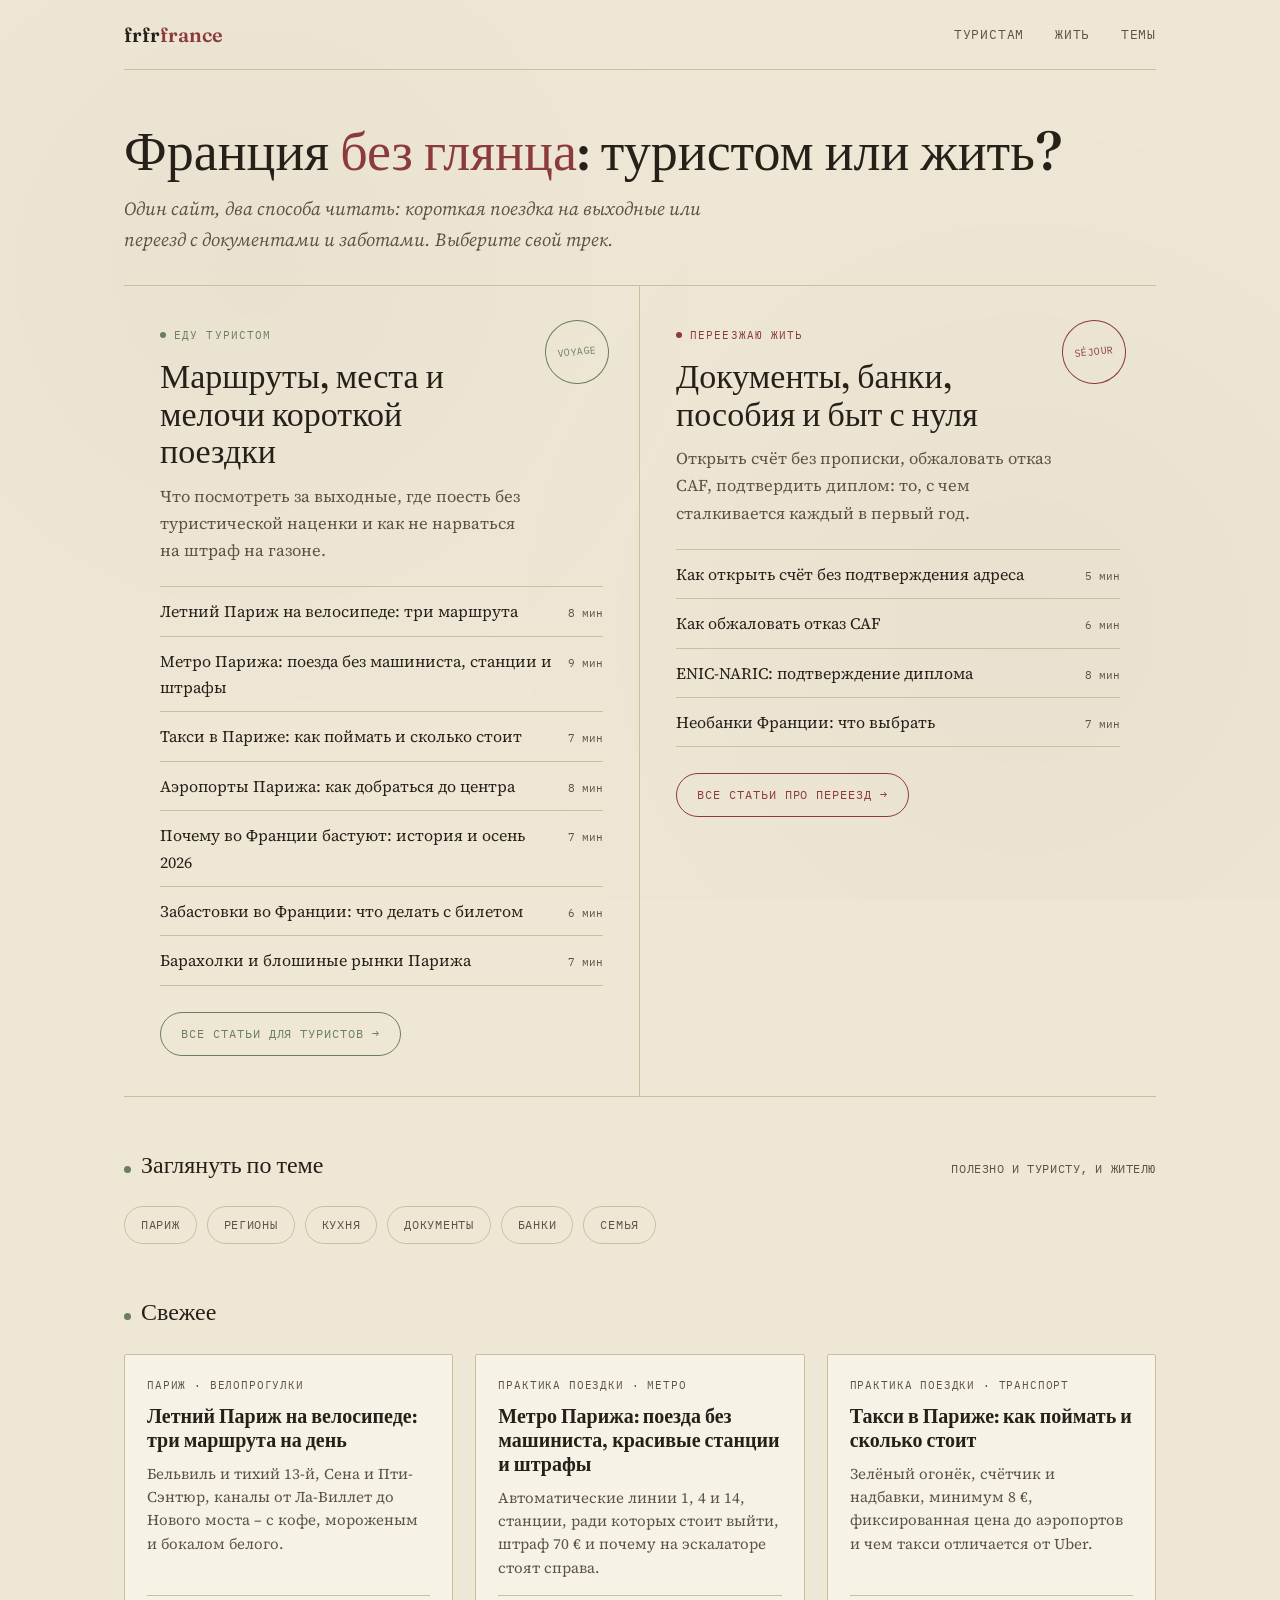
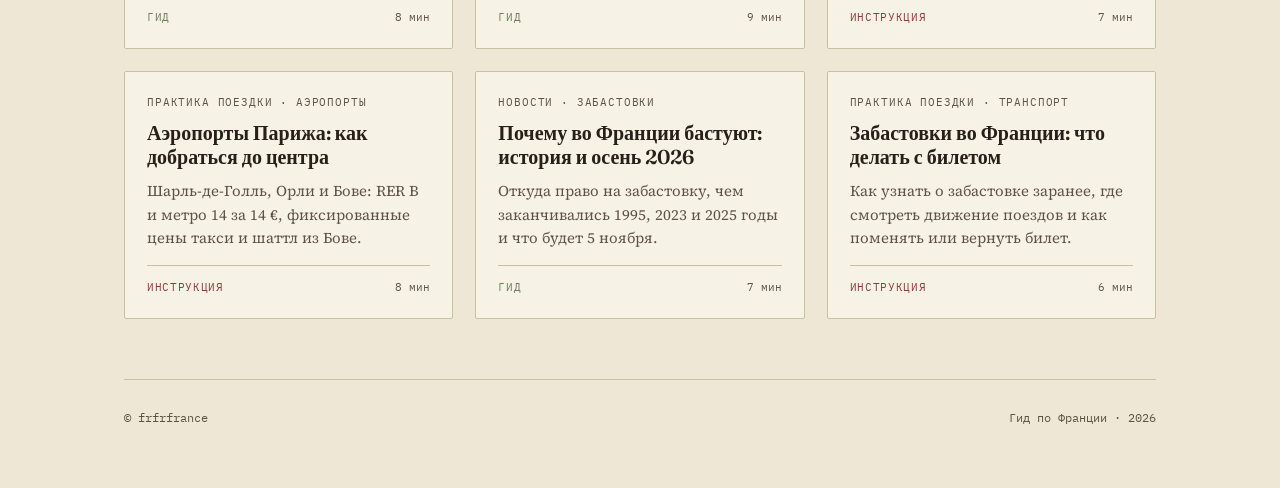
==== commit 02d700ae: "Add files via upload" ====
--- a/index.html
+++ b/index.html
@@ -46,6 +46,7 @@
       <h2>Маршруты, места и мелочи короткой поездки</h2>
       <p class="lede-sm">Что посмотреть за выходные, где поесть без туристической наценки и как не нарваться на штраф на газоне.</p>
       <ul class="list">
+        <li><a href="velo-paris-leto.html">Летний Париж на велосипеде: три маршрута</a><span class="time">8 мин</span></li>
         <li><a href="metro-paris.html">Метро Парижа: поезда без машиниста, станции и штрафы</a><span class="time">9 мин</span></li>
         <li><a href="taxi-paris.html">Такси в Париже: как поймать и сколько стоит</a><span class="time">7 мин</span></li>
         <li><a href="aeroports-paris.html">Аэропорты Парижа: как добраться до центра</a><span class="time">8 мин</span></li>
@@ -85,6 +86,12 @@
       <h2><i></i>Свежее</h2>
     </div>
     <div class="grid">
+      <a class="card" href="velo-paris-leto.html">
+        <div class="tag">Париж · Велопрогулки</div>
+        <h3>Летний Париж на велосипеде: три маршрута на день</h3>
+        <p>Бельвиль и тихий 13-й, Сена и Пти-Сэнтюр, каналы от Ла-Виллет до Нового моста – с кофе, мороженым и бокалом белого.</p>
+        <div class="foot"><span class="badge">Гид</span><span>8 мин</span></div>
+      </a>
       <a class="card" href="metro-paris.html">
         <div class="tag">Практика поездки · Метро</div>
         <h3>Метро Парижа: поезда без машиниста, красивые станции и штрафы</h3>
@@ -115,12 +122,6 @@
         <p>Как узнать о забастовке заранее, где смотреть движение поездов и как поменять или вернуть билет.</p>
         <div class="foot"><span class="badge howto">Инструкция</span><span>6 мин</span></div>
       </a>
-      <a class="card" href="paris-marches-puces.html">
-        <div class="tag">Париж · Рынки</div>
-        <h3>Барахолки и блошиные рынки Парижа</h3>
-        <p>Куда идти за фарфором прошлого века и винтажем, когда приезжать и как торговаться.</p>
-        <div class="foot"><span class="badge">Гид</span><span>7 мин</span></div>
-      </a>
     </div>
   </main>
 
--- a/style.css
+++ b/style.css
@@ -36,7 +36,7 @@
 .eyebrow .dot{width:6px; height:6px; border-radius:50%; background:currentColor;}
 .tourist .eyebrow,.tourist .enter{color:var(--route);}
 .expat .eyebrow,.expat .enter{color:var(--stamp);}
-.track h2{font-family:'Fraunces',serif; font-weight:500; font-size:clamp(26px,3vw,34px); margin:0 0 12px; line-height:1.1; max-width:15em;}
+.track h2{font-family:'Fraunces',serif; font-weight:500; font-size:clamp(26px,3vw,34px); margin:0 0 12px; line-height:1.1; max-width:15em; padding-right:78px;}
 .lede-sm{color:var(--ink-soft); font-size:16.5px; max-width:42ch; margin:0 0 22px;}
 .list{list-style:none; margin:0 0 26px; padding:0;}
 .list li{padding:11px 0; border-top:1px solid var(--line); display:flex; justify-content:space-between; align-items:baseline; font-size:16px;}
@@ -122,7 +122,7 @@
 @media (max-width:820px){
   .tracks{grid-template-columns:1fr;}
   .track:first-child{border-right:none; border-bottom:1px solid var(--line);}
-  .mark{display:none;}
+  .mark{display:none;} .track h2{padding-right:0;}
   .hero{grid-template-columns:1fr;} .stamp{justify-self:start;}
   main.article{grid-template-columns:1fr;}
   .carnet{position:static; display:flex; flex-wrap:wrap; gap:0 32px;}
@@ -130,3 +130,15 @@
 }
 @media (max-width:600px){.grid{grid-template-columns:1fr;} .track{padding:32px 22px;}}
 @media (prefers-reduced-motion:reduce){.card{transition:none;} html{scroll-behavior:auto;}}
+
+/* гид: развороты блокнота с надписями поверх */
+.spread{position:relative; container-type:inline-size; margin:26px 0 34px; max-width:880px;}
+.spread img{display:block; width:100%; height:auto;}
+.spread .lb{position:absolute; font-family:'Neucha','Comic Sans MS',cursive; text-transform:uppercase; color:#141414; font-size:2.6cqw; line-height:1.18; white-space:nowrap; letter-spacing:.02em; -webkit-text-stroke:.012em #141414;}
+.spread .lb.sm{font-size:1.75cqw; line-height:1.4;}
+.spread .lb.xs{font-size:1.95cqw;}
+.spread .lb.r{text-align:right;}
+.spread .tt{position:absolute; font-family:'Marck Script','Brush Script MT',cursive; color:#2b2b2b; font-size:4.6cqw; line-height:1.2; white-space:nowrap;}
+.spread .tt span{display:block; padding-left:1.6em;}
+.guide-time{font-family:'IBM Plex Mono',monospace; font-size:13px; letter-spacing:.06em; color:var(--route); text-transform:uppercase; margin:26px 0 6px;}
+.guide-time + p{margin-top:0;}
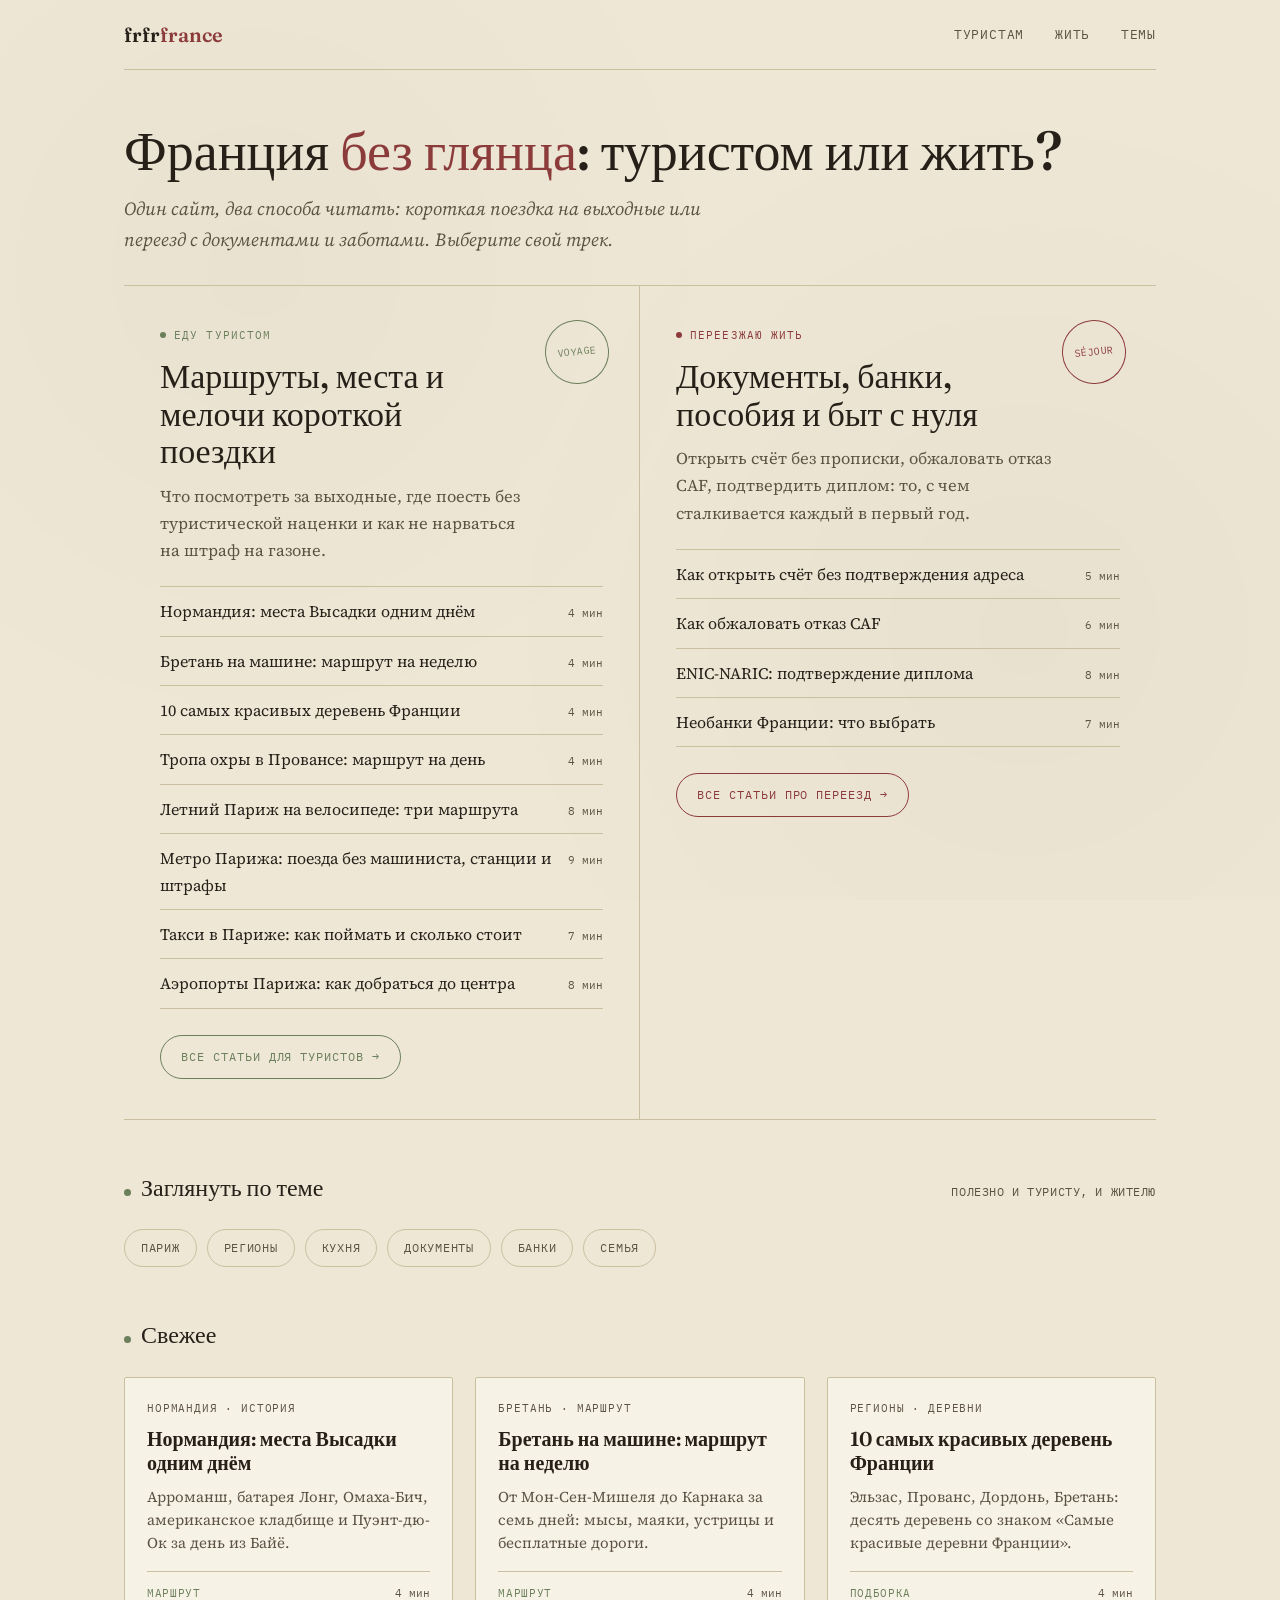
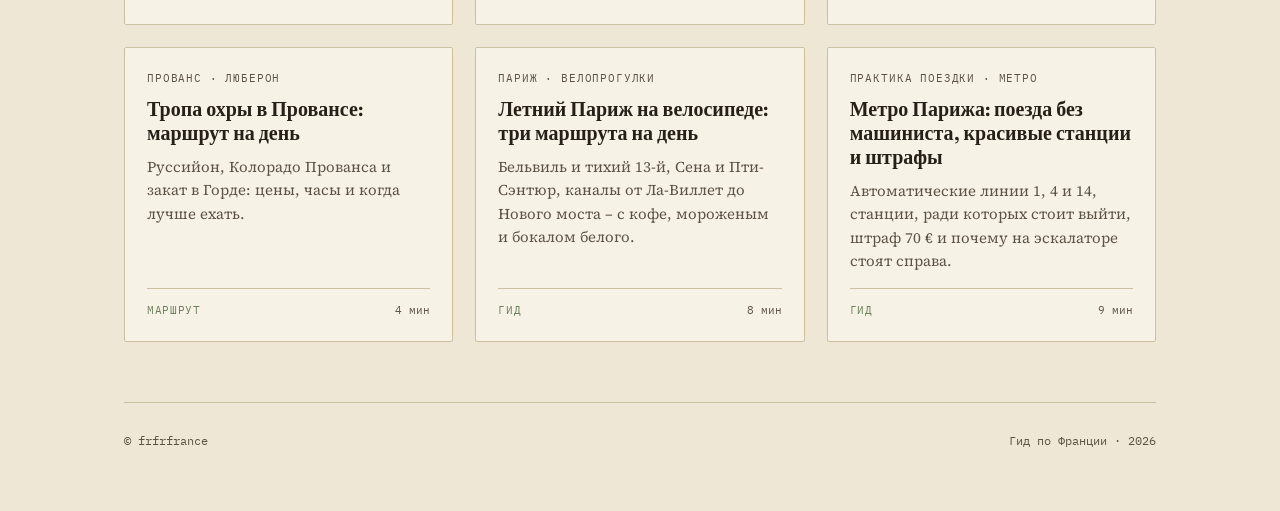
==== commit 999b74a3: "Add files via upload" ====
--- a/index.html
+++ b/index.html
@@ -3,6 +3,8 @@
 <head>
 <meta charset="UTF-8">
 <meta name="viewport" content="width=device-width, initial-scale=1.0">
+<meta name="google-site-verification" content="djs4vFiOL7Ey-o4f5X5gvYnL9zAI9uGE-4bUjfRcSyA" />
+<meta name="google-site-verification" content="pEdXJjH2ZbBdnax-rB7Qc4ETinS5eeSaHHBwRQcQUmE" />
 <title>frfrfrance – гид по Франции для туристов и переезжающих</title>
 <meta name="description" content="Рынки, парки, документы, банки и пособия: гид по Франции для туристов и для тех, кто переезжает жить.">
 <link rel="canonical" href="https://frfrfrance.fr/">
@@ -46,13 +48,14 @@
       <h2>Маршруты, места и мелочи короткой поездки</h2>
       <p class="lede-sm">Что посмотреть за выходные, где поесть без туристической наценки и как не нарваться на штраф на газоне.</p>
       <ul class="list">
+        <li><a href="normandie-debarquement.html">Нормандия: места Высадки одним днём</a><span class="time">4 мин</span></li>
+        <li><a href="bretagne-voiture.html">Бретань на машине: маршрут на неделю</a><span class="time">4 мин</span></li>
+        <li><a href="villages-france.html">10 самых красивых деревень Франции</a><span class="time">4 мин</span></li>
+        <li><a href="ocres-provence.html">Тропа охры в Провансе: маршрут на день</a><span class="time">4 мин</span></li>
         <li><a href="velo-paris-leto.html">Летний Париж на велосипеде: три маршрута</a><span class="time">8 мин</span></li>
         <li><a href="metro-paris.html">Метро Парижа: поезда без машиниста, станции и штрафы</a><span class="time">9 мин</span></li>
         <li><a href="taxi-paris.html">Такси в Париже: как поймать и сколько стоит</a><span class="time">7 мин</span></li>
         <li><a href="aeroports-paris.html">Аэропорты Парижа: как добраться до центра</a><span class="time">8 мин</span></li>
-        <li><a href="strikes-france-history.html">Почему во Франции бастуют: история и осень 2026</a><span class="time">7 мин</span></li>
-        <li><a href="strikes-france.html">Забастовки во Франции: что делать с билетом</a><span class="time">6 мин</span></li>
-        <li><a href="paris-marches-puces.html">Барахолки и блошиные рынки Парижа</a><span class="time">7 мин</span></li>
       </ul>
       <a class="enter" href="turistam.html">Все статьи для туристов →</a>
     </div>
@@ -86,6 +89,30 @@
       <h2><i></i>Свежее</h2>
     </div>
     <div class="grid">
+      <a class="card" href="normandie-debarquement.html">
+        <div class="tag">Нормандия · История</div>
+        <h3>Нормандия: места Высадки одним днём</h3>
+        <p>Арроманш, батарея Лонг, Омаха-Бич, американское кладбище и Пуэнт-дю-Ок за день из Байё.</p>
+        <div class="foot"><span class="badge">Маршрут</span><span>4 мин</span></div>
+      </a>
+      <a class="card" href="bretagne-voiture.html">
+        <div class="tag">Бретань · Маршрут</div>
+        <h3>Бретань на машине: маршрут на неделю</h3>
+        <p>От Мон-Сен-Мишеля до Карнака за семь дней: мысы, маяки, устрицы и бесплатные дороги.</p>
+        <div class="foot"><span class="badge">Маршрут</span><span>4 мин</span></div>
+      </a>
+      <a class="card" href="villages-france.html">
+        <div class="tag">Регионы · Деревни</div>
+        <h3>10 самых красивых деревень Франции</h3>
+        <p>Эльзас, Прованс, Дордонь, Бретань: десять деревень со знаком «Самые красивые деревни Франции».</p>
+        <div class="foot"><span class="badge">Подборка</span><span>4 мин</span></div>
+      </a>
+      <a class="card" href="ocres-provence.html">
+        <div class="tag">Прованс · Люберон</div>
+        <h3>Тропа охры в Провансе: маршрут на день</h3>
+        <p>Руссийон, Колорадо Прованса и закат в Горде: цены, часы и когда лучше ехать.</p>
+        <div class="foot"><span class="badge">Маршрут</span><span>4 мин</span></div>
+      </a>
       <a class="card" href="velo-paris-leto.html">
         <div class="tag">Париж · Велопрогулки</div>
         <h3>Летний Париж на велосипеде: три маршрута на день</h3>
@@ -98,30 +125,6 @@
         <p>Автоматические линии 1, 4 и 14, станции, ради которых стоит выйти, штраф 70 € и почему на эскалаторе стоят справа.</p>
         <div class="foot"><span class="badge">Гид</span><span>9 мин</span></div>
       </a>
-      <a class="card" href="taxi-paris.html">
-        <div class="tag">Практика поездки · Транспорт</div>
-        <h3>Такси в Париже: как поймать и сколько стоит</h3>
-        <p>Зелёный огонёк, счётчик и надбавки, минимум 8 €, фиксированная цена до аэропортов и чем такси отличается от Uber.</p>
-        <div class="foot"><span class="badge howto">Инструкция</span><span>7 мин</span></div>
-      </a>
-      <a class="card" href="aeroports-paris.html">
-        <div class="tag">Практика поездки · Аэропорты</div>
-        <h3>Аэропорты Парижа: как добраться до центра</h3>
-        <p>Шарль-де-Голль, Орли и Бове: RER B и метро 14 за 14 €, фиксированные цены такси и шаттл из Бове.</p>
-        <div class="foot"><span class="badge howto">Инструкция</span><span>8 мин</span></div>
-      </a>
-      <a class="card" href="strikes-france-history.html">
-        <div class="tag">Новости · Забастовки</div>
-        <h3>Почему во Франции бастуют: история и осень 2026</h3>
-        <p>Откуда право на забастовку, чем заканчивались 1995, 2023 и 2025 годы и что будет 5 ноября.</p>
-        <div class="foot"><span class="badge">Гид</span><span>7 мин</span></div>
-      </a>
-      <a class="card" href="strikes-france.html">
-        <div class="tag">Практика поездки · Транспорт</div>
-        <h3>Забастовки во Франции: что делать с билетом</h3>
-        <p>Как узнать о забастовке заранее, где смотреть движение поездов и как поменять или вернуть билет.</p>
-        <div class="foot"><span class="badge howto">Инструкция</span><span>6 мин</span></div>
-      </a>
     </div>
   </main>
 
